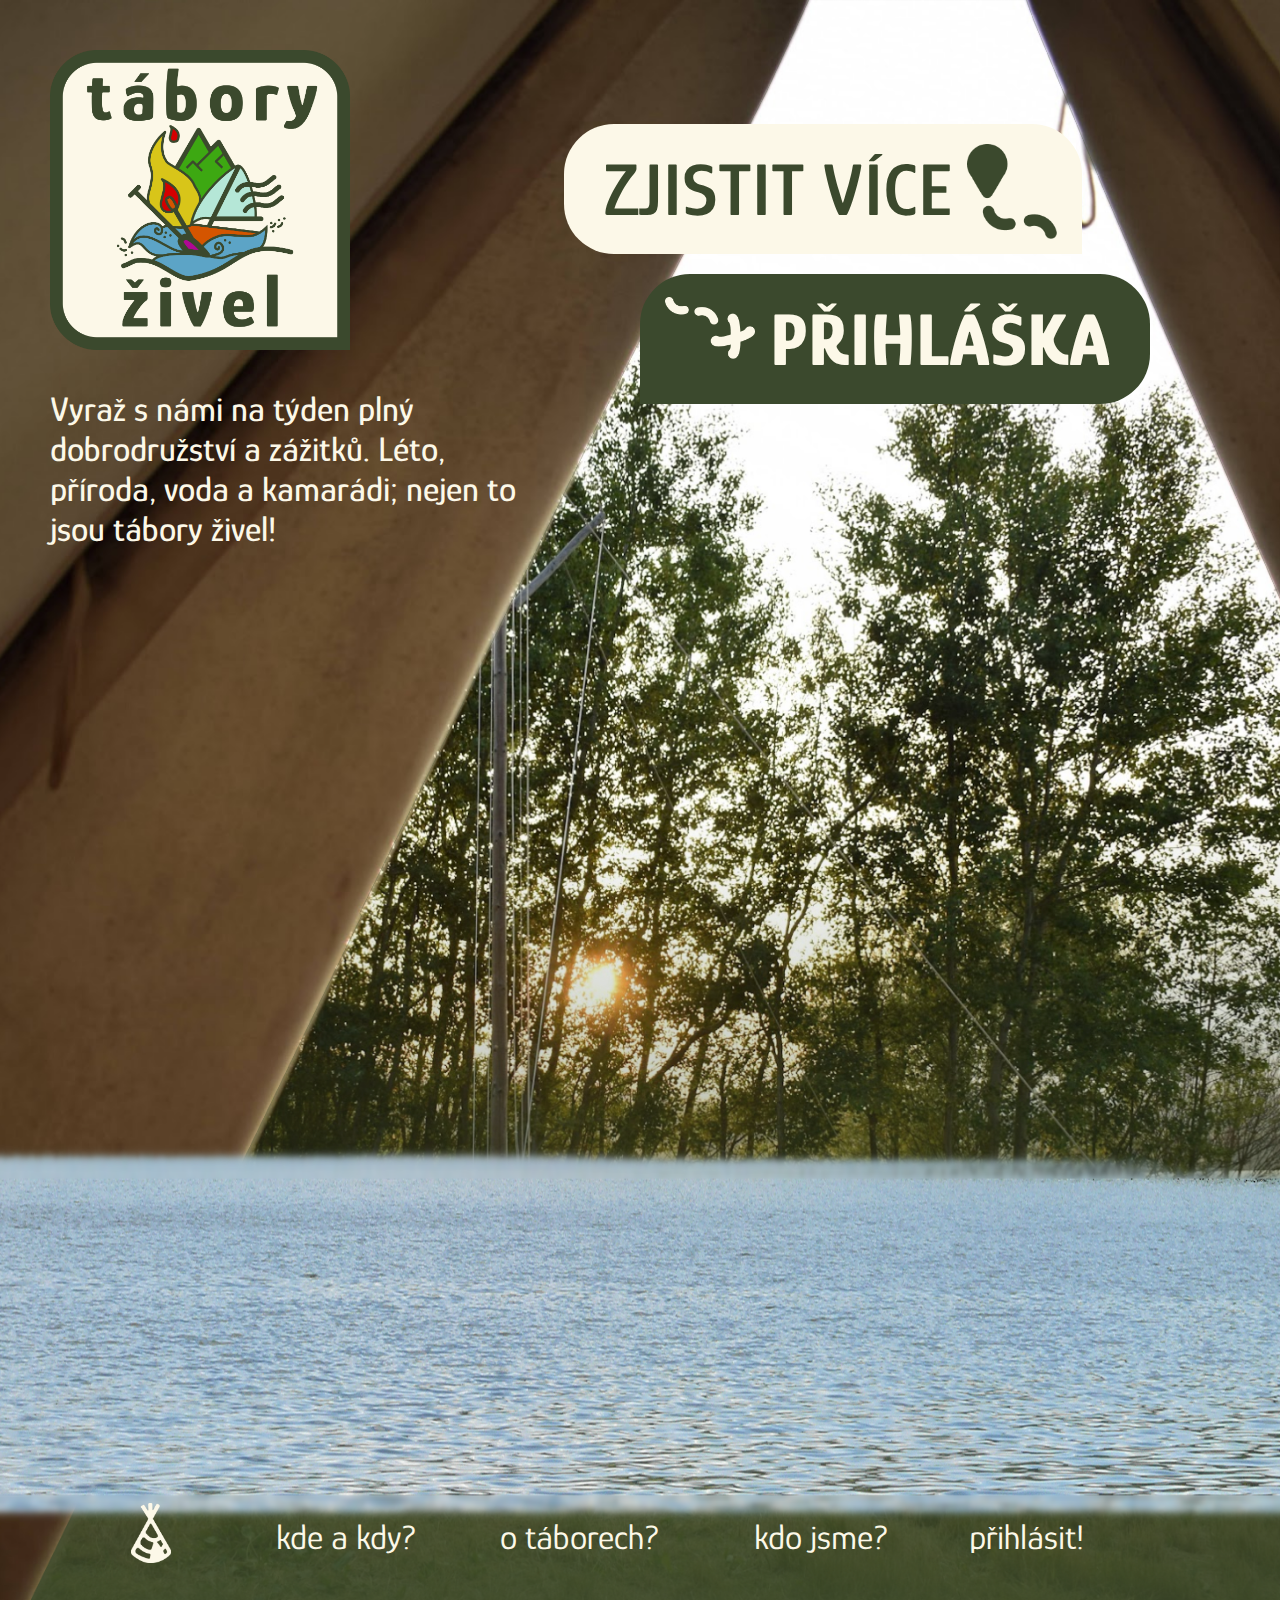
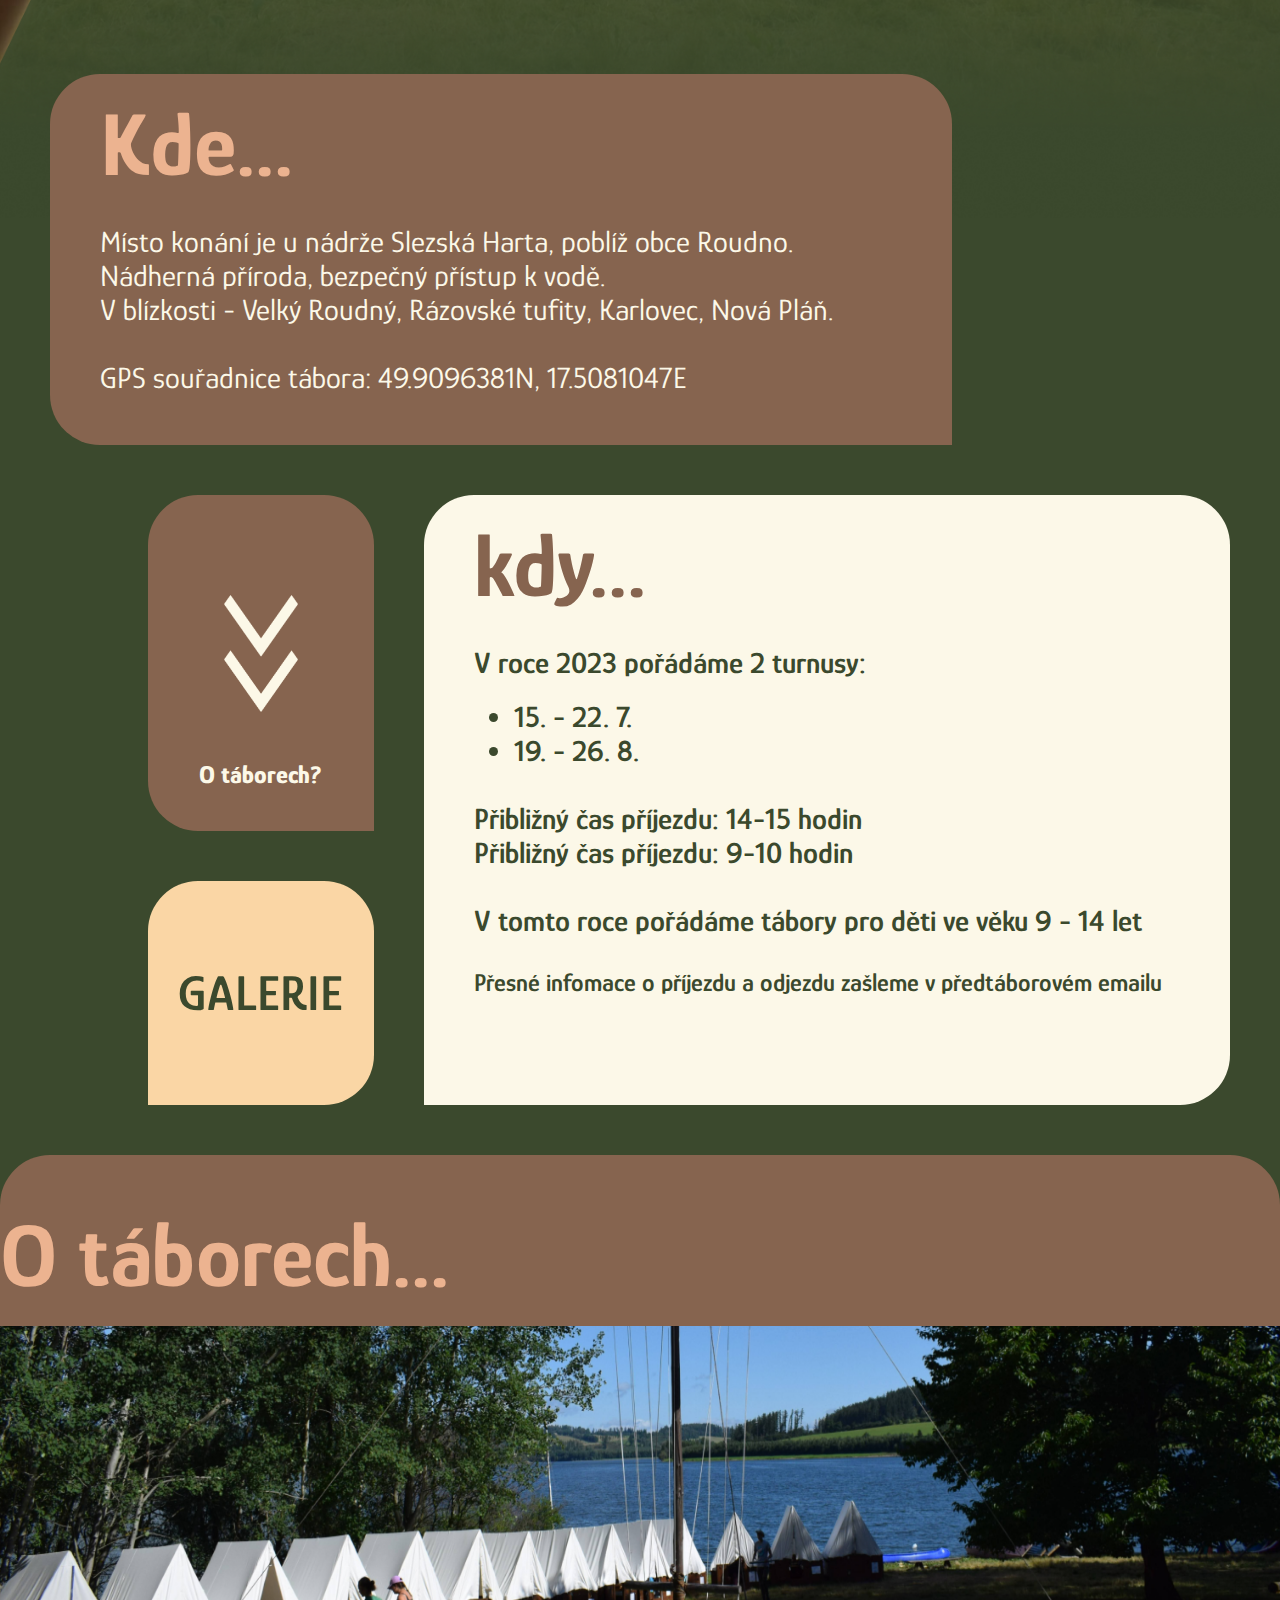
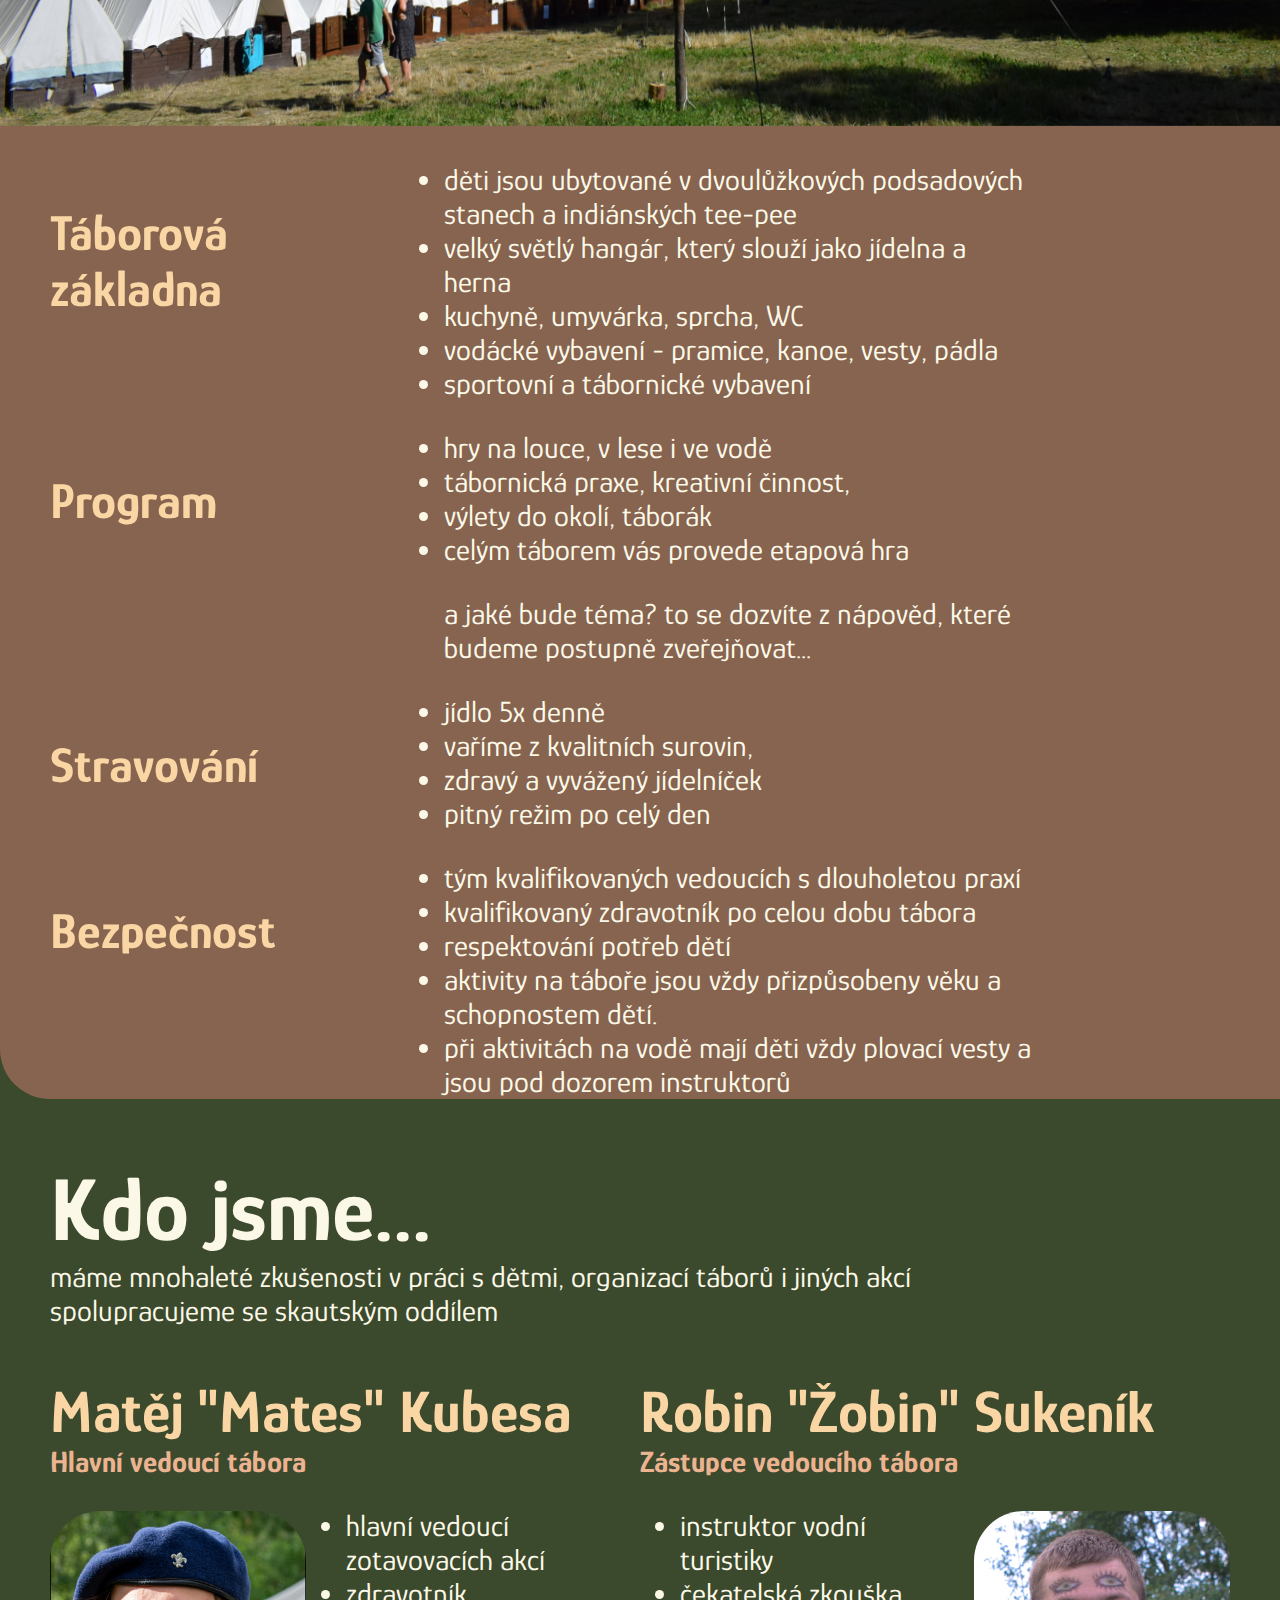
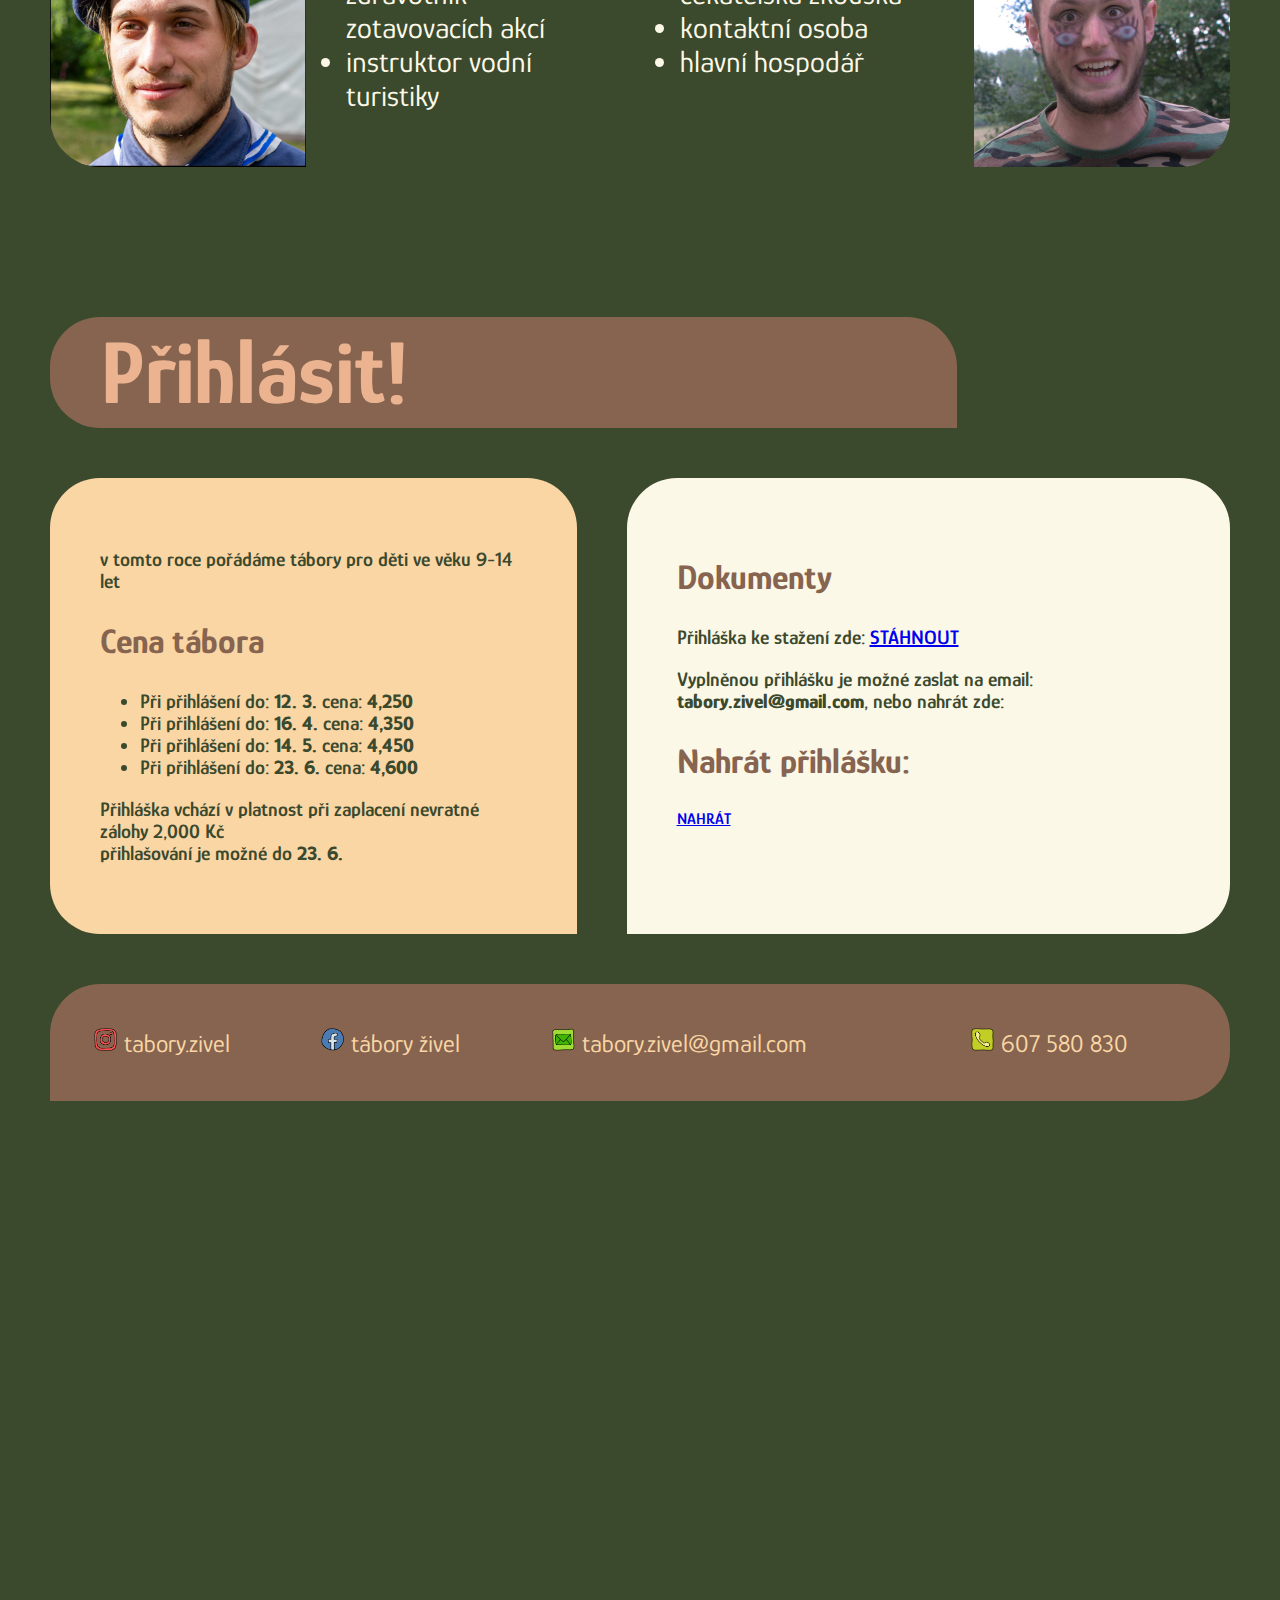
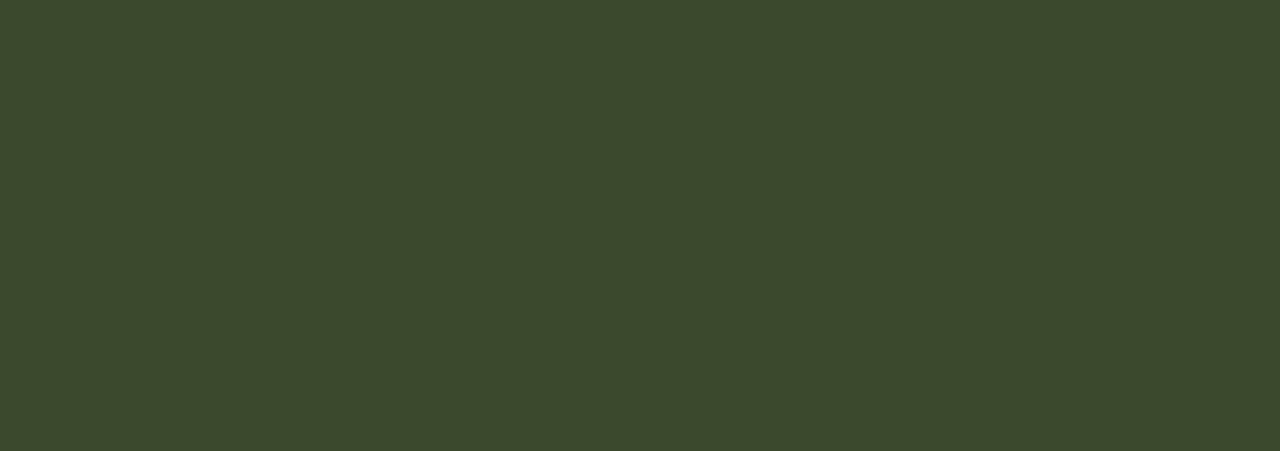
==== dev_version.html @ ab9fc3fe "ex1" ====
<!DOCTYPE html>
<html>

<head>
  <!-- Google tag (gtag.js) -->
  <script async src="https://www.googletagmanager.com/gtag/js?id=G-39694F9XJ1"></script>
  <script>
    window.dataLayer = window.dataLayer || [];
    function gtag() { dataLayer.push(arguments); }
    gtag('js', new Date());

    gtag('config', 'G-39694F9XJ1');
  </script>

  <meta http-equiv="Content-Type" content="text/html; charset=utf-8" />
  <title>Dev živel!</title>
  <link rel="stylesheet" href="https://fonts.googleapis.com/css?family=Glory">
  <link rel="stylesheet" href="dev_mainstyle.css">
</head>

<body>
  <div id="main_content">

    <section id="hero_section">

      <img class="hero_background" id="hero_main_background" src="hero_bcg_ST2.png">
      <img class="hero_background" id="hero_gradient" src="Group 3.png">
      <img class="hero_background" id="hero_tent" src="hero_bcg_ST1.png">

      <img id="hero_logo" src="logogreen.png">

      <p id="hero_text">Vyraž s námi na týden plný dobrodružství a zážitků. Léto, příroda, voda a kamarádi; nejen to
        jsou tábory živel!</p>
      <button onclick="scrollFunction(location_register)" id="hero_join" class="hero_button darkgreen left_sharp"><img
          style="left: 25px; width: 90px;" src="jurney_end.png">
        <p style="margin-left: 90px;">PŘIHLÁŠKA</p>
      </button>
      <button onclick="scrollFunction(location_menu)" id="hero_more" class="hero_button light right_sharp">
        <p style="margin-right: 90px;">ZJISTIT VÍCE</p><img style="right: 25px; top: 20px; width: 90px;"
          src="jurney_start.png">
      </button>


    </section>



    <button onclick="scrollFunction(location_menu)" id="menu_button" class="menu_section light right_sharp">?</button>

    <table class="menu_section" id="nav_menu">
      <tr>
        <td onclick="scrollFunction(location_top)"><img style="height: 60px; padding-right: 50px;"
            src="teepee_home.png"></td>
        <td onclick="scrollFunction(location_info)">kde a kdy?</td>
        <td onclick="scrollFunction(location_about)">o táborech?</td>
        <td onclick="scrollFunction(location_people)">kdo jsme?</td>
        <td onclick="scrollFunction(location_register)">přihlásit!</td>
      </tr>
    </table>

    <div class="menu_bcg menu_bcg_hidden"></div>

    <img class="water_bcg water_bcg_hidden" src="sea.png">

    <div id="boat_div">
      <img class="boat_image" src="lod.png">
    </div>



    <section class="content_info">
      <div class="when_and_where">
        <div onclick="scrollFunction(location_info)" id="info_where" class="right_sharp brown">
          <h1>Kde...</h1>
          <p>
            Místo konání je u nádrže Slezská Harta, poblíž obce Roudno.<br>
            Nádherná příroda, bezpečný přístup k vodě.<br>
            V blízkosti - Velký Roudný, Rázovské tufity, Karlovec, Nová Pláň.<br>
            <br />
            GPS souřadnice tábora: 49.9096381N, 17.5081047E
          </p>
        </div>

        <div id="when_and_buttons">
          <div onclick="scrollFunction(location_when)" id="info_when" class="left_sharp light">
            <h1>kdy...</h1>
            <p>
              V roce 2023 pořádáme 2 turnusy:
              <li style="margin-left: 40px; margin-top: -10px;">15. - 22. 7.</li>
              <li style="margin-left: 40px;">19. - 26. 8.</li>
              <br />
              Přibližný čas příjezdu: 14-15 hodin<br />
              Přibližný čas příjezdu: 9-10 hodin

              <br><br>
              V tomto roce pořádáme tábory pro děti ve věku 9 - 14 let
            </p>

            <p style="font-size: 25px;">Přesné infomace o příjezdu a odjezdu zašleme v předtáborovém emailu</p>
          </div>

          <button onclick="scrollFunction(location_about)" class="scroll_to_about brown right_sharp"><img
              src="arrow_light.png" class="arrow_down">
            <p style="bottom: -15%; position: relative;">O táborech?</p>
          </button>
          <button onclick="window.open('https://photos.app.goo.gl/7BrCsHMRHfwxE8MU8')"
            class="gallery_turn_on yellow left_sharp">GALERIE</button>


        </div>
      </div>


      <div onclick="scrollFunction(location_about)" class="info_about brown right_sharp">
        <h1>O táborech...</h1>
          <img class="info_first_img" src="./photo/about/DSC_0647 1.png">
          <div class="info_text_div camp_text">
            <h2>Táborová základna</h2>
            <ul>
              <li>děti jsou ubytované v dvoulůžkových podsadových stanech a indiánských tee-pee
              </li>
              <li>velký světlý hangár, který slouží jako jídelna a herna
              </li>
              <li>kuchyně, umyvárka, sprcha, WC
              </li>
              <li>
                vodácké vybavení - pramice, kanoe, vesty, pádla
              </li>
              <li>
                sportovní a tábornické vybavení
              </li>
            </ul>
          </div>
          <div class="info_text_div game_text">
            <h2>Program</h2>
            <ul>
              <li>hry na louce, v lese i ve vodě
              </li>
              <li>tábornická praxe, kreativní činnost,
              </li>
              <li>výlety do okolí, táborák
              </li>
              <li>celým táborem vás provede etapová hra
              </li>
              <p>a jaké bude téma? to se dozvíte z nápověd, které budeme postupně zveřejňovat...
              </p>
            </ul>
          </div>
          <div class="info_text_div food_text">
            <h2>Stravování</h2>
            <ul>
              <li>jídlo 5x denně
              </li>
              <li>vaříme z kvalitních surovin,
              </li>
              <li>zdravý a vyvážený jídelníček
              </li>
              <li>pitný režim po celý den</li>
            </ul>
          </div>
          <div class="info_text_div safety_text">
            <h2>Bezpečnost</h2>
            <ul>
              <li>tým kvalifikovaných vedoucích s dlouholetou praxí
              </li>
              <li>kvalifikovaný zdravotník po celou dobu tábora
              </li>
              <li>respektování potřeb dětí
              </li>
              <li>aktivity na táboře jsou vždy přizpůsobeny věku a schopnostem dětí.
              </li>
              <li> při aktivitách na vodě mají děti vždy plovací vesty a jsou pod dozorem instruktorů
              </li>
            </ul>
          </div>
        </div>
      </div>

    </section>
    <section class="lide">
      <h1>Kdo jsme...</h1>
      <p>máme mnohaleté zkušenosti v práci s dětmi, organizací táborů i jiných akcí<br>
        spolupracujeme se skautským oddílem</p>
      <div class="lead_container">
        <div class="lead_left">
          <h2>Matěj "Mates" Kubesa</h2>
          <h3>Hlavní vedoucí tábora</h3>
          <ul>
            <li>hlavní vedoucí zotavovacích akcí</li>
            <li>zdravotník zotavovacích akcí</li>
            <li>instruktor vodní turistiky</li>
          </ul>
          <img class="mat_img right_sharp" src="./photo/people/mat1.jpg">
        </div>
        <div class="lead_right">
          <h2>Robin "Žobin" Sukeník</h2>
          <h3>Zástupce vedoucího tábora</h3>
          <ul>
            <li>instruktor vodní turistiky</li>
            <li>čekatelská zkouška</li>
            <li>kontaktní osoba</li>
            <li>hlavní hospodář</li>
          </ul>
          <img class="rob_img left_sharp" src="./photo/people/rob1.jpg">
        </div>
      </div>

    </section>

    <section class="prihlasit">
      <div class="right_sharp brown join_header">
        <h1>Přihlásit!</h1>
      </div>
      <div class="join_container">
        <div class="join_info yellow right_sharp">
          <p>v tomto roce pořádáme tábory pro děti ve věku 9-14 let</p>
          <h2>Cena tábora</h2>
          <ul>
            <li>Při přihlášení do: <b>12. 3.</b> cena: <b>4,250</b> </li>
            <li>Při přihlášení do: <b>16. 4.</b> cena: <b>4,350</b> </li>
            <li>Při přihlášení do: <b>14. 5.</b> cena: <b>4,450</b> </li>
            <li>Při přihlášení do: <b>23. 6.</b> cena: <b>4,600</b> </li>
          </ul>
          <p>Přihláška vchází v platnost při zaplacení nevratné zálohy 2,000 Kč<br>
            přihlašování je možné do <b>23. 6.</b></p>
        </div>
        <div class="join_docs light left_sharp">
          <h2>Dokumenty</h2>
          <p> Přihláška ke stažení zde: <a href="prihlaska_tabory_zivel_unor.docx"
              download="prihlaska.docx">STÁHNOUT</a></p>
          <p>Vyplněnou přihlášku je možné zaslat na email: <b>tabory.zivel@gmail.com</b>, nebo nahrát zde:</p>
          <h2>Nahrát přihlášku:</h2>
          <a target="_blank" href="https://forms.gle/tbjjW1m6Zm6drAQ49">NAHRÁT</a>
        </div>
      </div>
      <div class="folow_container left_sharp brown">
        <table>
          <tr>
            <td onclick="window.open('https://www.instagram.com/tabory.zivel/')"><img class="icons_img" alt="svgImg"
                src="icons8-instagram-96 (1).png">
              tabory.zivel</td>
            <td onclick="window.open('https://www.facebook.com/profile.php?id=100090223128772')"><img class="icons_img"
                alt="svgImg" src="icons8-facebook-96.png">
              tábory živel</td>
            <td style="cursor:text;"><img class="icons_img" alt="svgImg" src="icons8-mail-96.png">
              tabory.zivel@gmail.com</td>
            <td style="cursor:text;"><img class="icons_img" alt="svgImg" src="icons8-phone-96.png">
              607 580 830</td>
          </tr>
        </table>
      </div>
    </section>





  </div>
  <div id="sidebar">
  </div>


  <script>

    window.onbeforeunload = function () {
      window.scrollTo(0, 0);
    }

    //elements positions
    var location_top = 0;
    var location_menu = 600;
    var location_info = 1450;
    var location_when = 1850;
    var location_about = 2450;
    var location_people = 4900;
    var location_register = 5800;


    const scrollFunction = function (position) {
      console.log("scrolling")
      window.scrollTo({ top: position, behavior: 'smooth' })
    }



    //paralax efects
    var scroll_hero = true;
    var menu_fixed = false;
    var boat_positon_state = 0;
    var water_bcg_hidden = true;

    window.addEventListener('scroll', function (e) {

      //classes and IDs
      const hero_bcg = document.querySelector('#hero_main_background');
      const hero_tent = document.querySelector('#hero_tent');
      const hero_gradient = document.querySelector('#hero_gradient');
      const menu_button = document.querySelector('#menu_button');
      const nav_menu = document.querySelector('#nav_menu');
      const boat_image = document.querySelector('.boat_image');
      const menu_bcg = document.querySelector('.menu_bcg');
      const water_bcg = document.querySelector('.water_bcg');


      var scrolled = window.pageYOffset;

      console.log(scrolled);




      //menu and hero scroll
      var hero_bcg_rate = scrolled * -3;
      var hero_tent_rate = scrolled * -2;
      var menu_rate = scrolled * -1;

      const menu_default_position = 740;
      const hero_margin = 1000;

      if (scrolled > menu_default_position && menu_fixed == false) {
        menu_fixed = true;
        nav_menu.style.transform = 'translate3d(0px, 0px, 0px)'
        nav_menu.classList.add('menu_fixed');
        menu_bcg.classList.remove('menu_bcg_hidden');
      }
      if (scrolled < menu_default_position && menu_fixed == true) {
        menu_fixed = false;
        nav_menu.style.transform = 'translate3d(0px, 0px, 0px)'
        nav_menu.classList.remove('menu_fixed');
        menu_bcg.classList.add('menu_bcg_hidden');
      }

      if (scrolled > hero_margin && scroll_hero == true) {
        scroll_hero = false;
      }
      if (scrolled < hero_margin && scroll_hero == false) {
        scroll_hero = true;
      }

      if (scroll_hero) {
        hero_bcg.style.transform = 'translate3d(0px, ' + hero_bcg_rate + 'px, 0px)';
        hero_tent.style.transform = 'translate3d(0px, ' + hero_tent_rate + 'px, 0px)';
        hero_gradient.style.transform = 'translate3d(0px, ' + hero_bcg_rate + 'px, 0px)';
        menu_button.style.transform = 'translate3d(0px, ' + menu_rate + 'px, 0px)'
        if (menu_fixed == false) nav_menu.style.transform = 'translate3d(0px, ' + menu_rate + 'px, 0px)'
      }



      //boat scroll
      if (scrolled >= 560) {
        if (scrolled >= 700) {
          if (boat_positon_state != 2) {
            boat_image.classList.add('boat_out');
            boat_positon_state = 2;
            console.log("set 2");
          }
        }
        else {
          if (boat_positon_state != 1) {
            boat_image.classList.add('boat_in');
            boat_image.classList.remove('boat_out');
            boat_positon_state = 1;
            console.log("set 1");
          }
        }
      }

      else {
        if (boat_positon_state != 0) {
          console.log("set 0")
          boat_image.classList.remove('boat_out');
          boat_image.classList.remove('boat_in');
          boat_positon_state = 0;
        }
      }

      // boat water bcg

      if (scrolled > 500 && water_bcg_hidden == true) {
        water_bcg.classList.remove('water_bcg_hidden_class');
        water_bcg_hidden = false;
      }
      if (scrolled < 500 && water_bcg_hidden == false) {
        water_bcg.classList.add('water_bcg_hidden_class');
        water_bcg_hidden = true;

      }

    });
  </script>


</body>

</html>
---- dev_mainstyle.css ----
body{
    background-color: #3B492D;
    height: calc(100%-500px);
    position: relative;
    margin: 0;
    top: 0;
    font-family: "Glory", sans-serif;
    max-width: 2200px;
    margin-left: auto;
    margin-right: auto;
    scroll-behavior: smooth;
}

#main_content{
    position: relative;
}

h1{
    color: #FCF8E8;
    font-size:  90px;
}

h2{
    color: #FAD6A5;
}

#hero_section{
    top: 0;
    margin: 50px 50px 10px 50px;
    height: 2000px;
}

#hero_logo{
    width: 300px;
    height: 300px;
}

.hero_background{
    position: absolute;
    top: -50px;
    left: -50px;
    z-index: -1;
    width: calc(100% + 50px);
}

button{
    border-width: 0;
    font-weight: 800;
    font-size: 75px;
    font-family: "Glory";
    cursor: pointer;
}

.left_sharp{
    border-radius: 50px 50px 50px 0px;
}

.right_sharp{
    border-radius: 50px 50px 0px 50px;
}

.darkgreen{
    background-color: #3B492D;
    color: #FCF8E8;
}

.light{
    background-color: #FCF8E8;
    color: #3B492D;
    font-weight: 600;
}

.light h1{
    color: #86644F;
}

.brown{
    background-color: #86644F;
    color: #FCF8E8;
}

.brown h1{
    color: #ECB390   
}

.yellow{
    background-color: #FAD6A5;
    color: #3B492D;
    font-weight: 600;
}


.menu_section{
    position: relative;
    top: -800px;

}

#menu_button{
    width: 190px; 
    height: 190px; 
    margin-left: calc(50% - 95px);
    margin-bottom: 50px;
    font-size: 125px;
    position: relative;
}

#nav_menu{
    width: 80%;
    left: 10%;
    font-size: 55px;
    color: #FCF8E8;
    z-index: 2;
}

td{
    cursor: pointer;
}

.menu_fixed{
    position: fixed;
    top: 15px;
}

.menu_bcg{
    position: fixed;
    width: 100%;
    height: 130px;
    background: linear-gradient(180deg, #3B492D 72.4%, rgba(59, 73, 45, 0.541667) 85.42%, rgba(59, 73, 45, 0) 95.31%);
    top: 0;
    z-index: 1;
}
.menu_bcg_hidden{
    height: 0;
}

.hero_button{
    padding-left: 40px;
    padding-right: 40px;
    height: 130px;
    position: relative;
}

.hero_button img{
    position: absolute;
}

.hero_button p{
    margin-top: auto;
    margin-bottom: auto;
}

#hero_join{
    left: 50%;
    top: -450px;
}

#hero_more{
    left: 0;
    top: -600px;
}

#hero_text{
    width: 40%;
    font-size: 35px;
    color: #FCF8E8;
    font-weight: 500;
    height: 300px;
}

#boat_div{
    position: relative;
    top: -1350px;
    height: 300px; 
    width: 100%; 
    overflow: hidden;
    pointer-events: none;
}

.boat_image{
    left: 100%;
    position: relative;
    top: -60%;
    width: 70%;
    transition: left 1s;
}

.boat_in{
    left: 10%;   
}

.boat_out{
    transition: left 0.3s;
    left: -100%;
}

.water_bcg{
    position: absolute;
    width: 100%;
    top: 1075px;
    height: 400px;
    left: 0px;
    transition: height 0.5s;
}

.water_bcg_hidden_class{
    height: 0;
}

.content_info{
    font-size: 30px;
    top: -1000px;
    position: relative;
}

.when_and_where div{
    padding: 20px;
    padding-left: 50px;
}


.content_info h1{
    margin: 0px;
}

#info_where{
    margin-left: 50px;
    width: 65%;
    margin-bottom: 50px;
}

#info_when{
    grid-column-start: 3;
    grid-column-end: 4;
    grid-row-start: 1;
    grid-row-end: 3;
}

.gallery_turn_on{
    font-size: 50px;
    grid-row-start: 2;
    grid-row-end: 2;
    grid-column: 2;
}

.scroll_to_about{
    grid-column: 2;
    grid-row-start: 1;
    grid-row-end: 1;
    font-size: 25px;
}

div#when_and_buttons{
    margin-left: 50px;
    margin-right: 50px;
    padding: 0;
    display: grid;
    gap: 50px;
}
.arrow_down{
    width: 35%;
    height: 35%;
    position: relative;
    top: 10%;
}

.lide{
    position: relative;
    top: -1000px;
    margin: 50px;
}
.lead_left{
    grid-row: 1;
}
.lead_right{
    grid-row: 1;
}
.lead_container{
    display: grid;
    grid-template-columns: 1fr 1fr;
}
.mat_img{
    width: 20vw;
}
.rob_img{
    width: 20vw;
}

.lead_container h2{
    font-size: 60px;
}
.lide h1{
    margin-bottom: 0;
}
.lide p{
    font-size: 30px;
    color: #FCF8E8;
    margin: 0;
}
.lead_container h3{
    font-size: 30px;
    color: #ECB390;
    position: relative;
    top: -50px;
}
.lead_container li{
    font-size: 30px;
    color: #FCF8E8;
}
.lead_container ul{
    width: 20vw;
    position: relative;
    top: -50px;
    height: 15vw;
}
.mat_img, .rob_img{
    position: absolute;
    bottom: 0;
}
.rob_img{
    right: 0;
}
.lead_left ul{
    margin-left: 20vw;
}

.prihlasit{
    margin-left: 50px;
    margin-right: 50px;
    margin-bottom: 50px;
    position: relative;
    top: -900px;
}
.prihlasit p, .prihlasit li{
    font-size: 20px;
}
.prihlasit h2{
    font-size: 35px;
    color:#86644F;
}
.join_header{
    padding: 5px 25px 5px 50px;
    width: 65vw;
}
.join_header h1{
    margin: 0;
}
.join_container{
    display: grid;
    grid-template-columns: 1f 1f;
    grid-gap: 50px;
}
.join_info, .join_docs{
    padding: 50px;
    margin-top: 50px;
    grid-row: 1;
}
.folow_container{
    margin-top: 50px;
    padding: 20px;
}
.folow_container table{
    font-size: 25px;
    color:#FAD6A5;
    margin: 20px;
    table-layout: auto;
    width: 100%;
}
.prihlaska_down {
    text-decoration: none;
    color: #FCF8E8;
    width: 100px;
    height: 50px;
    font-size: 20px;
}
.icons_img{
    height: 25px;
}
@media (max-width: 1350px) {
    #nav_menu{
     font-size: 35px;
    }
 }

@media (max-width: 1150px) {
    #nav_menu{
     font-size: 25px;
    }
 }

 .info_about{
    margin-top: 50px;
    padding-top: 50px;
}
.info_about h1{
    margin-bottom: 20px;
}
.info_about h2{
    color: #FAD6A5;
    font-size: 50px;
    width: 30%;
    position: absolute;
    top: 0;
}

.info_text_div ul{
    width: 50%;
    margin-left: 30%;
}
.info_text_div{
    position: relative;
    margin-left: 50px;
    margin-right: 50px;
}
.info_first_img{
    height: 400px;
    width: 100%;
}
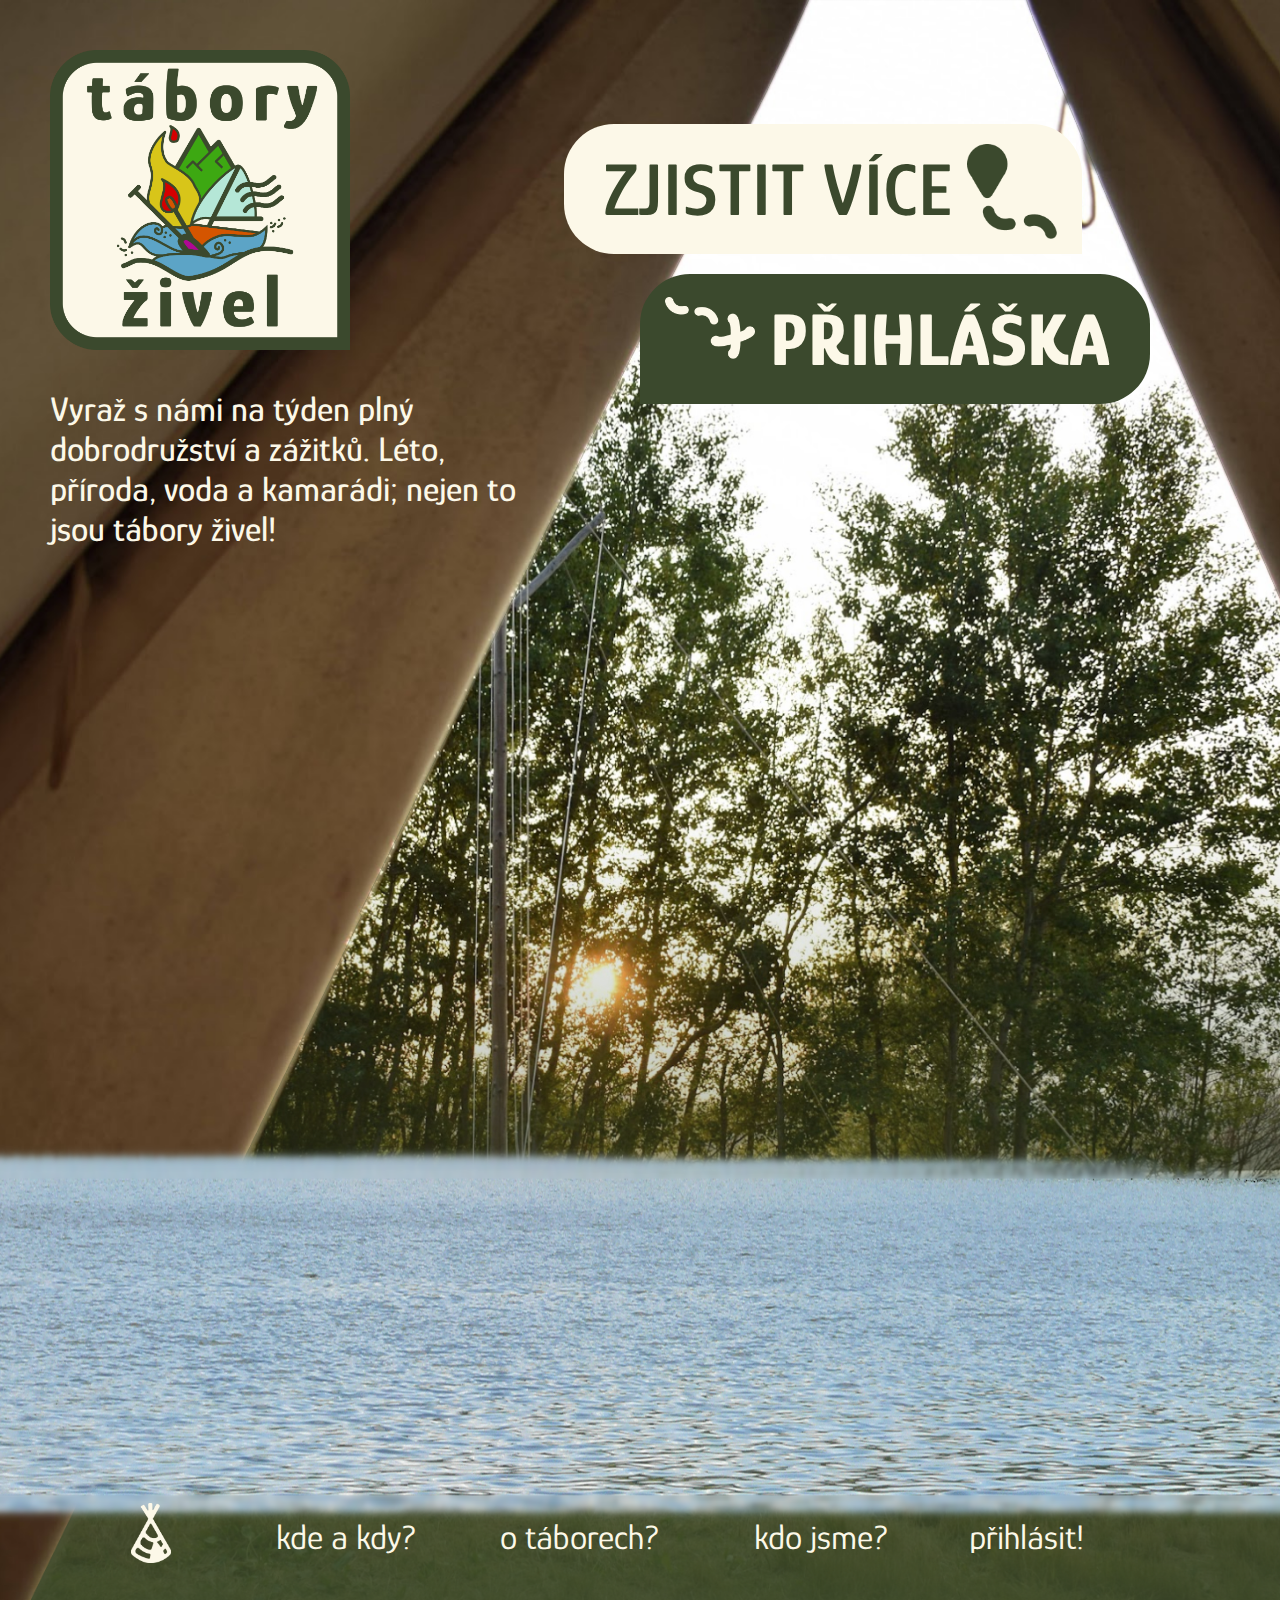
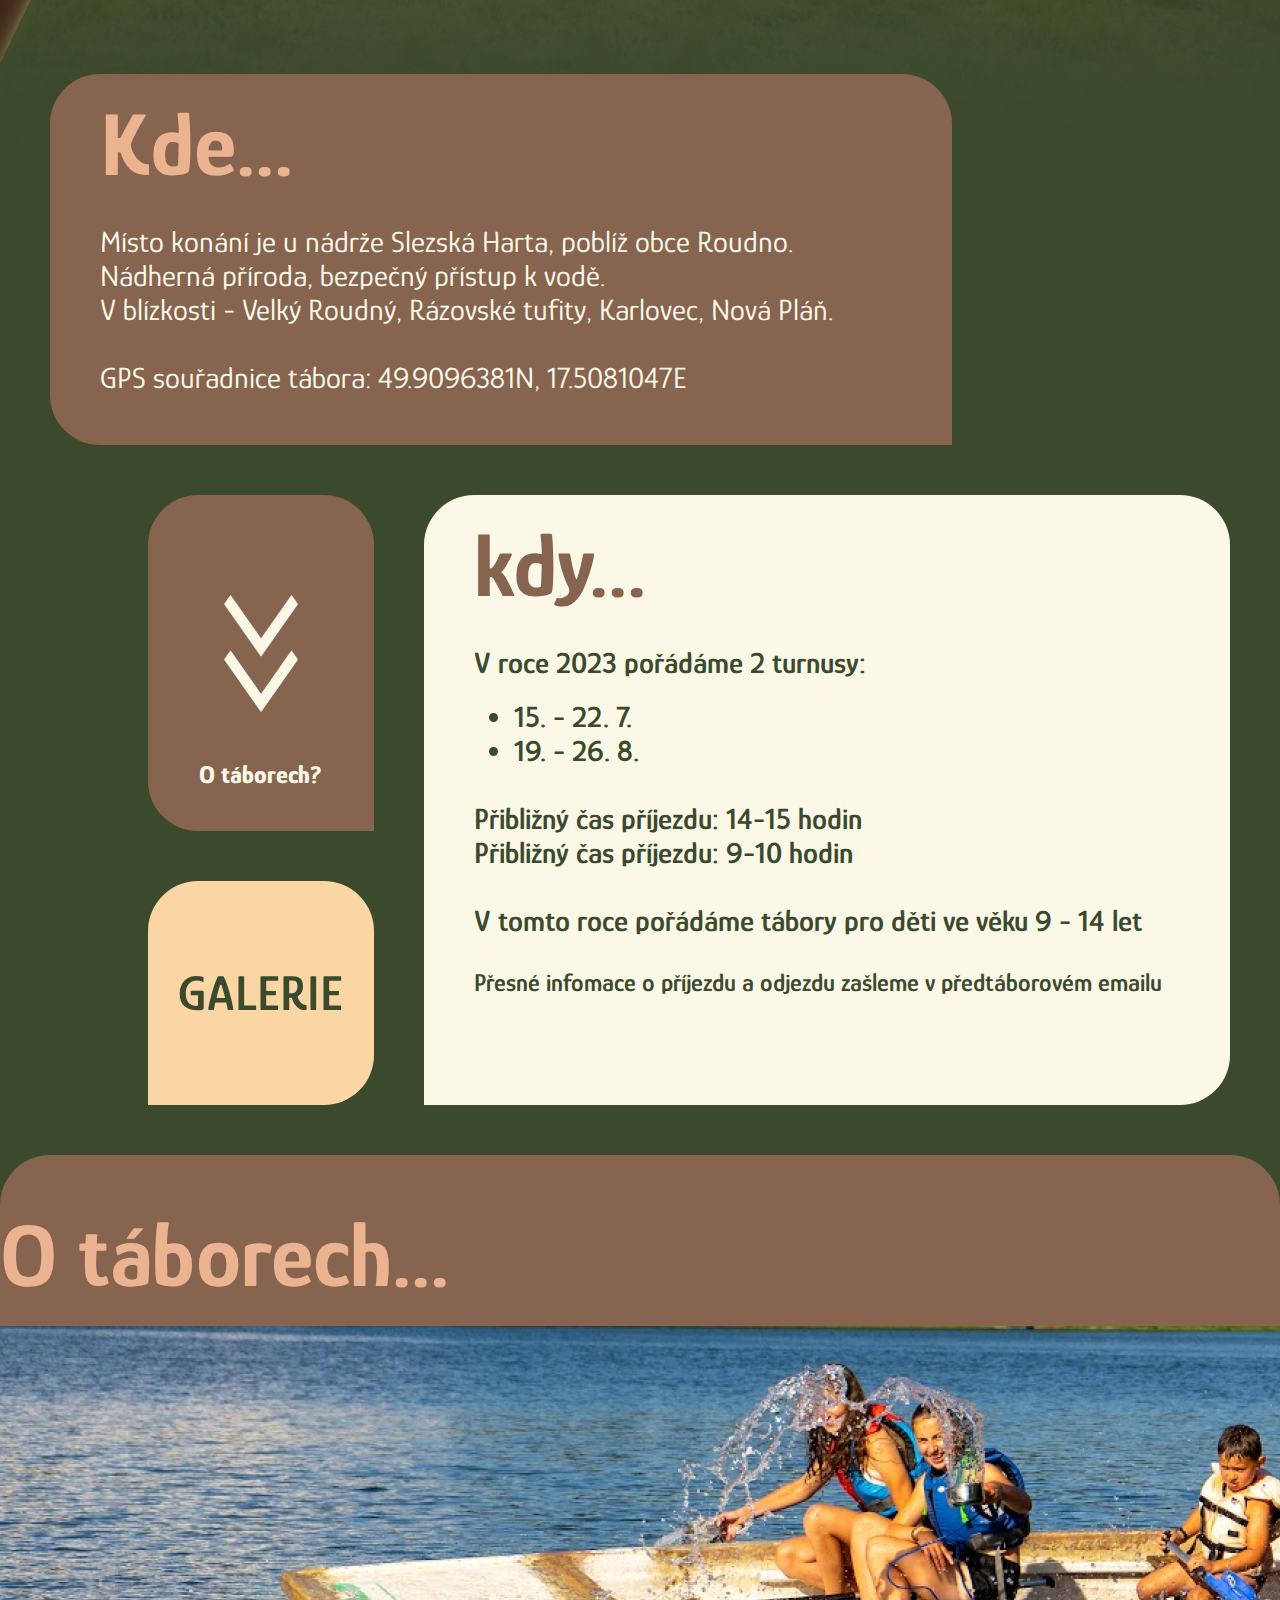
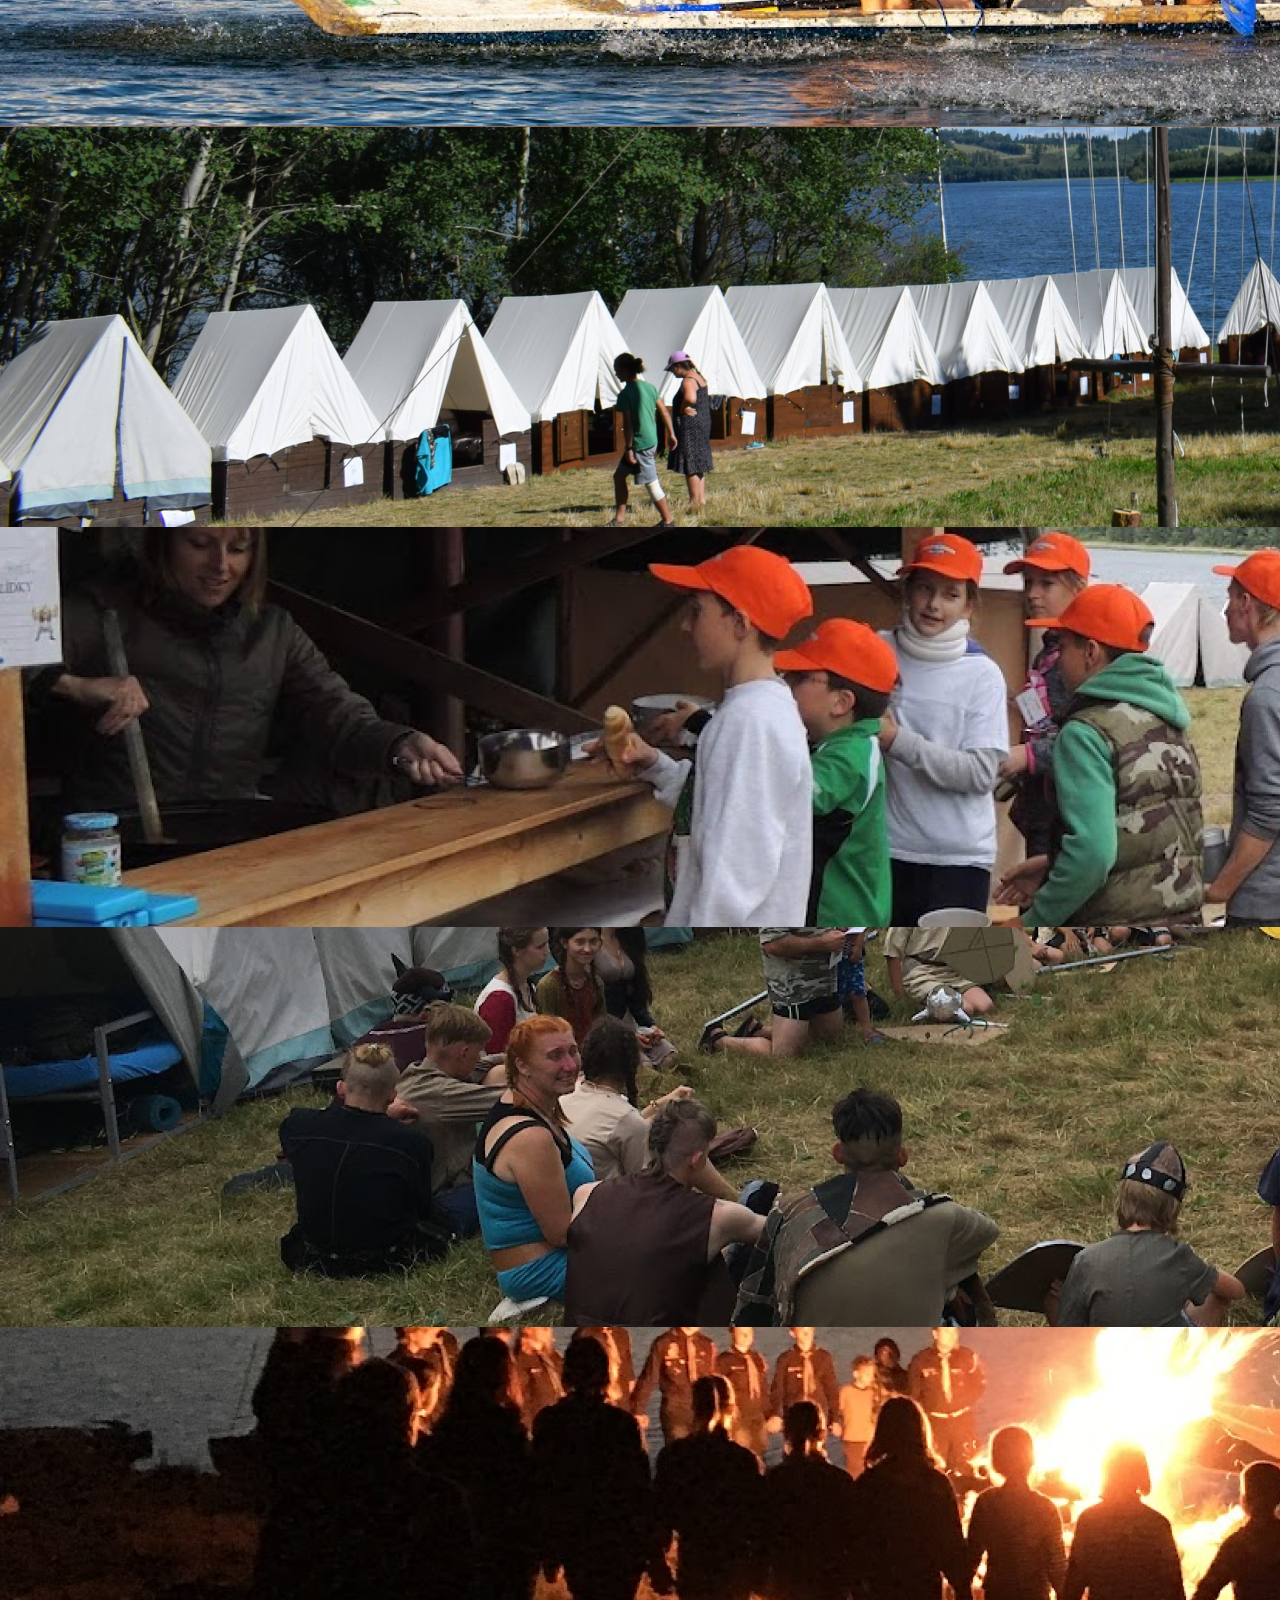
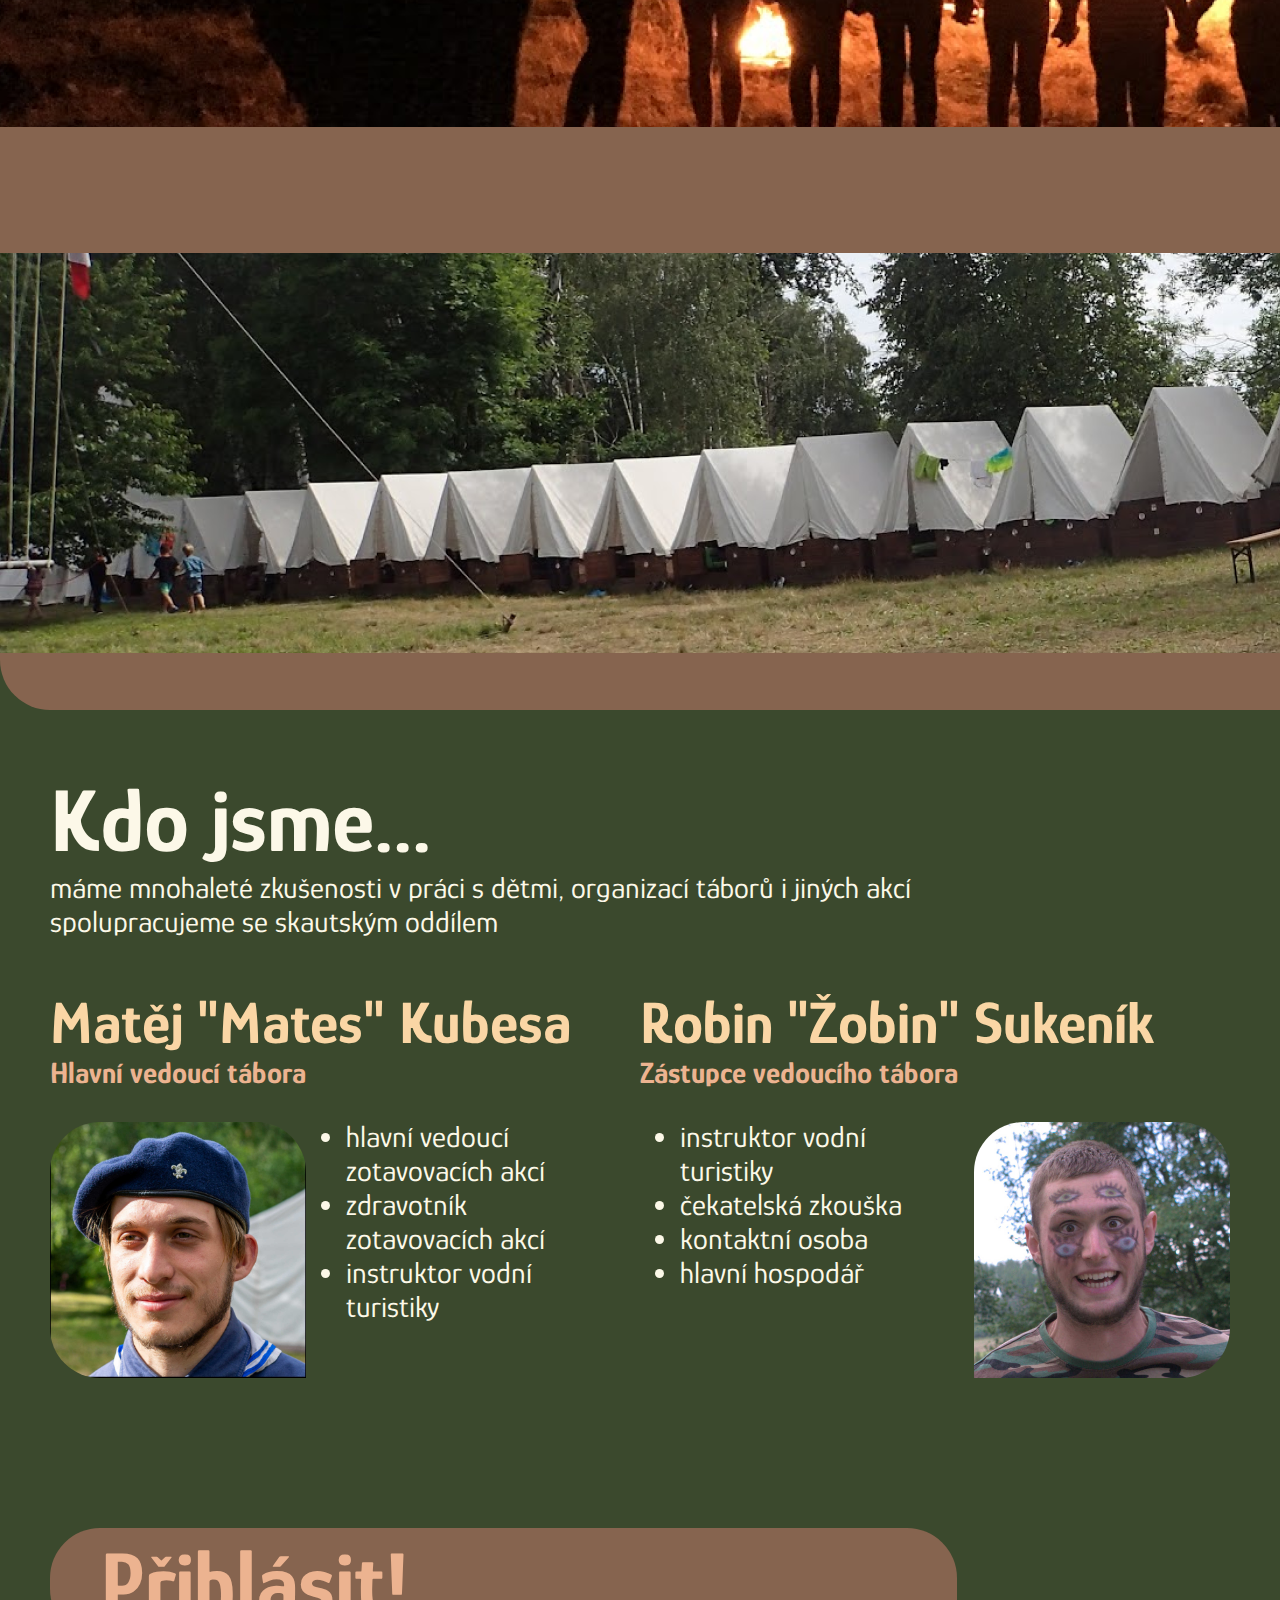
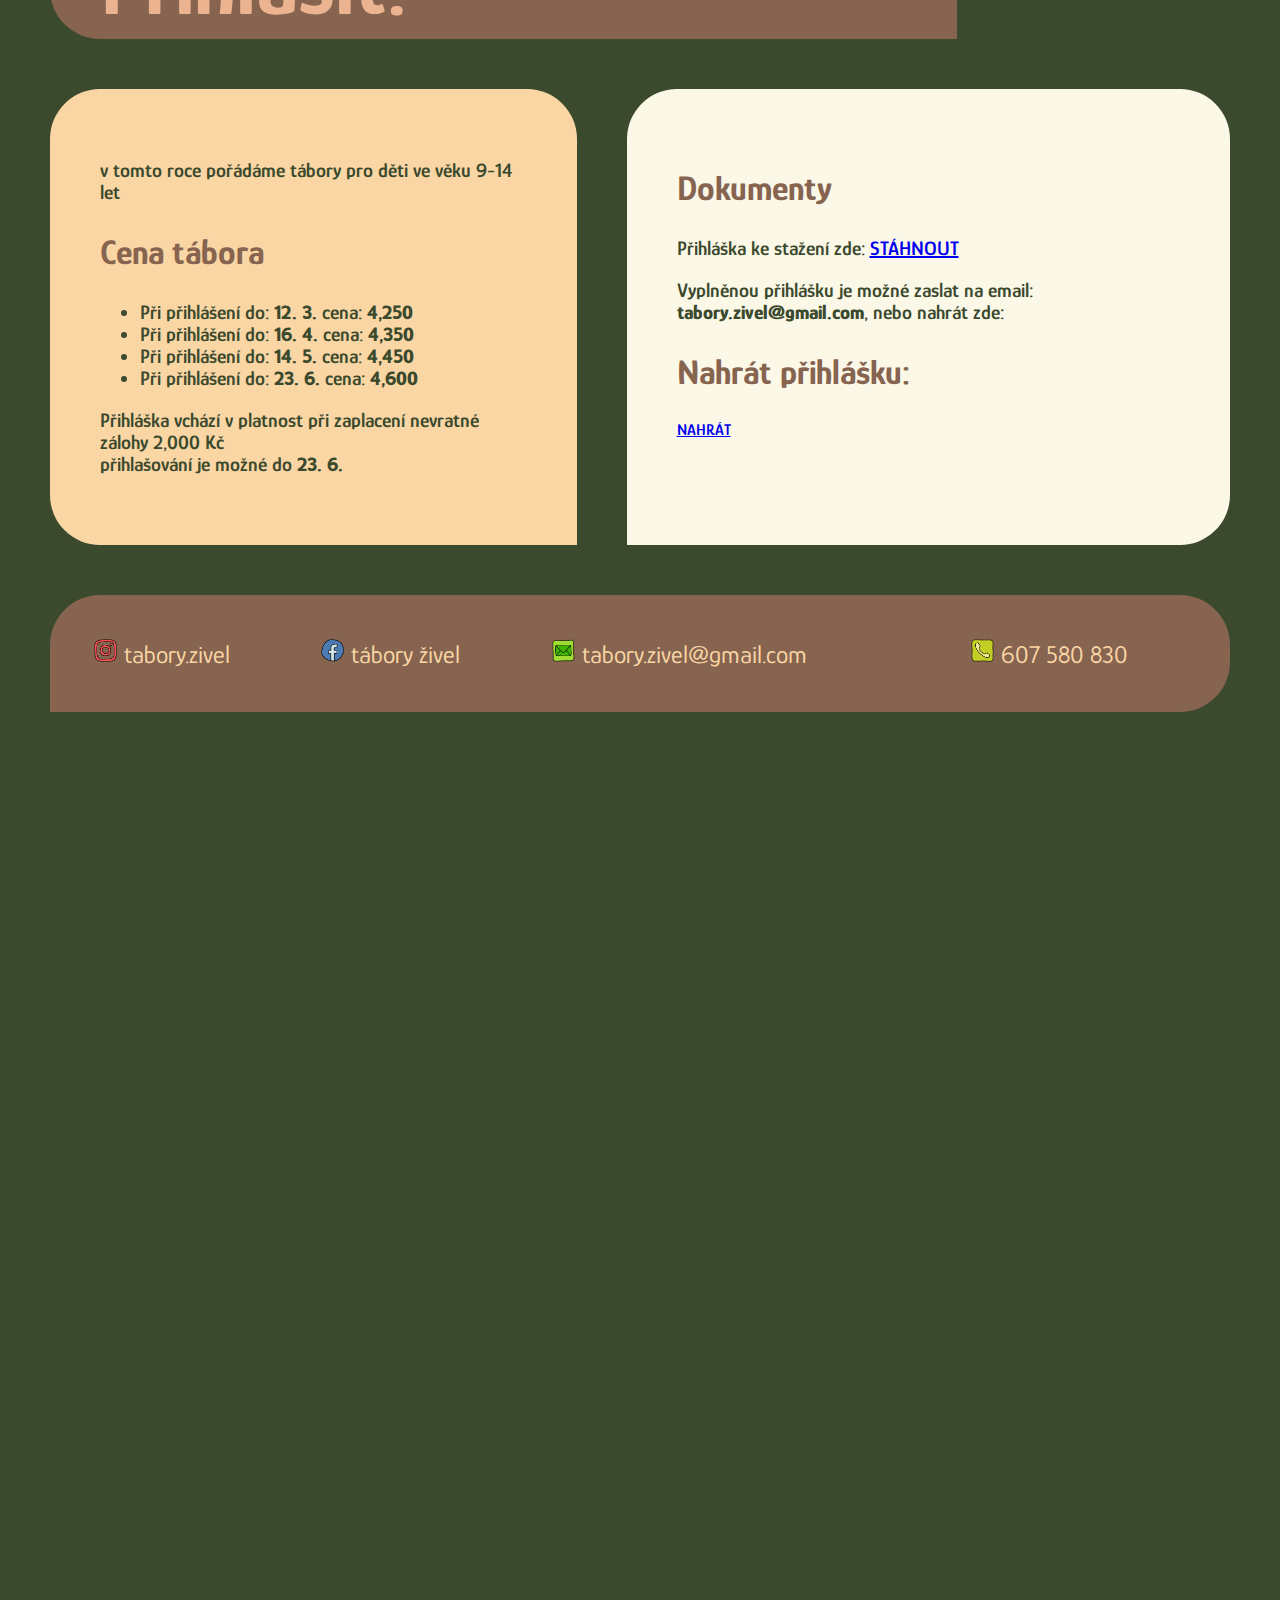
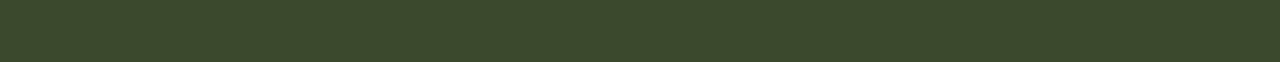
==== commit f34b205b: "12.3" ====
--- a/dev_version.html
+++ b/dev_version.html
@@ -113,7 +113,7 @@
 
       <div onclick="scrollFunction(location_about)" class="info_about brown right_sharp">
         <h1>O táborech...</h1>
-          <img class="info_first_img" src="./photo/about/DSC_0647 1.png">
+          <img class="info_first_img" src="./photo/about/about_wide_1.png">
           <div class="info_text_div camp_text">
             <h2>Táborová základna</h2>
             <ul>
@@ -173,7 +173,11 @@
               </li>
             </ul>
           </div>
-        </div>
+          <img class="info_img_move info_img_1" src="./photo/about/about_wide_2.png">
+          <img class="info_img_move info_img_2" src="./photo/about/about_wide_3.png">
+          <img class="info_img_move info_img_3" src="./photo/about/about_wide_4.png">
+          <img class="info_img_move info_img_4" src="./photo/about/about_wide_5.png">
+          <img class="info_first_img" src="./photo/about/about_wide_6.png">
       </div>
 
     </section>
@@ -289,25 +293,55 @@
     var boat_positon_state = 0;
     var water_bcg_hidden = true;
 
+
+    //classes and IDs
+    const hero_bcg = document.querySelector('#hero_main_background');
+    const hero_tent = document.querySelector('#hero_tent');
+    const hero_gradient = document.querySelector('#hero_gradient');
+    const menu_button = document.querySelector('#menu_button');
+    const nav_menu = document.querySelector('#nav_menu');
+    const boat_image = document.querySelector('.boat_image');
+    const menu_bcg = document.querySelector('.menu_bcg');
+    const water_bcg = document.querySelector('.water_bcg');
+
+    const info_img_1 = document.querySelector('.info_img_1');
+    const info_img_2 = document.querySelector('.info_img_2');
+    const info_img_3 = document.querySelector('.info_img_3');
+    const info_img_4 = document.querySelector('.info_img_4');
+    
+    const setInfo = function(posIndex){
+      switch(posIndex){
+        case 0:
+          info_img_1.style.add ('top: 572px');
+          info_img_2.style.add ('top: 972px');
+          info_img_3.style.add ('top: 1372px');
+          info_img_3.style.add ('top: 1772px');
+          break;
+        case 1:
+          info_img_1.style.add ('top: 972px');
+          info_img_2.style.add ('top: 1372px');
+          info_img_3.style.add ('top: 1772px');
+          info_img_4.style.add ('top: 0');
+          info_img_4.style.add ('bottom: 50px');
+          break;
+        case 2:
+          info_img_1.style.add ('top: 572px');
+          info_img_2.style.add ('top: 1372px');
+          info_img_3.style.add ('top: 1772px');
+          info_img_4.style.add ('top: 0');
+          info_img_4.style.add ('bottom: 50px');
+          break;
+        case 3:
+          break;
+      }
+    }
+
+
     window.addEventListener('scroll', function (e) {
 
-      //classes and IDs
-      const hero_bcg = document.querySelector('#hero_main_background');
-      const hero_tent = document.querySelector('#hero_tent');
-      const hero_gradient = document.querySelector('#hero_gradient');
-      const menu_button = document.querySelector('#menu_button');
-      const nav_menu = document.querySelector('#nav_menu');
-      const boat_image = document.querySelector('.boat_image');
-      const menu_bcg = document.querySelector('.menu_bcg');
-      const water_bcg = document.querySelector('.water_bcg');
-
-
       var scrolled = window.pageYOffset;
 
       console.log(scrolled);
-
-
-
 
       //menu and hero scroll
       var hero_bcg_rate = scrolled * -3;
--- a/dev_mainstyle.css
+++ b/dev_mainstyle.css
@@ -393,6 +393,8 @@
  .info_about{
     margin-top: 50px;
     padding-top: 50px;
+    padding-bottom: 50px;
+    position: relative;
 }
 .info_about h1{
     margin-bottom: 20px;
@@ -413,8 +415,24 @@
     position: relative;
     margin-left: 50px;
     margin-right: 50px;
+    height: 400px;
 }
 .info_first_img{
     height: 400px;
-    width: 100%;
+}
+
+.info_img_move{
+    position: absolute;
+}
+.info_img_1{
+    top: 572px;
+}
+.info_img_2{
+    top: 972px;
+}
+.info_img_3{
+    top: 1372px;
+}
+.info_img_4{
+    top: 1772px;
 }